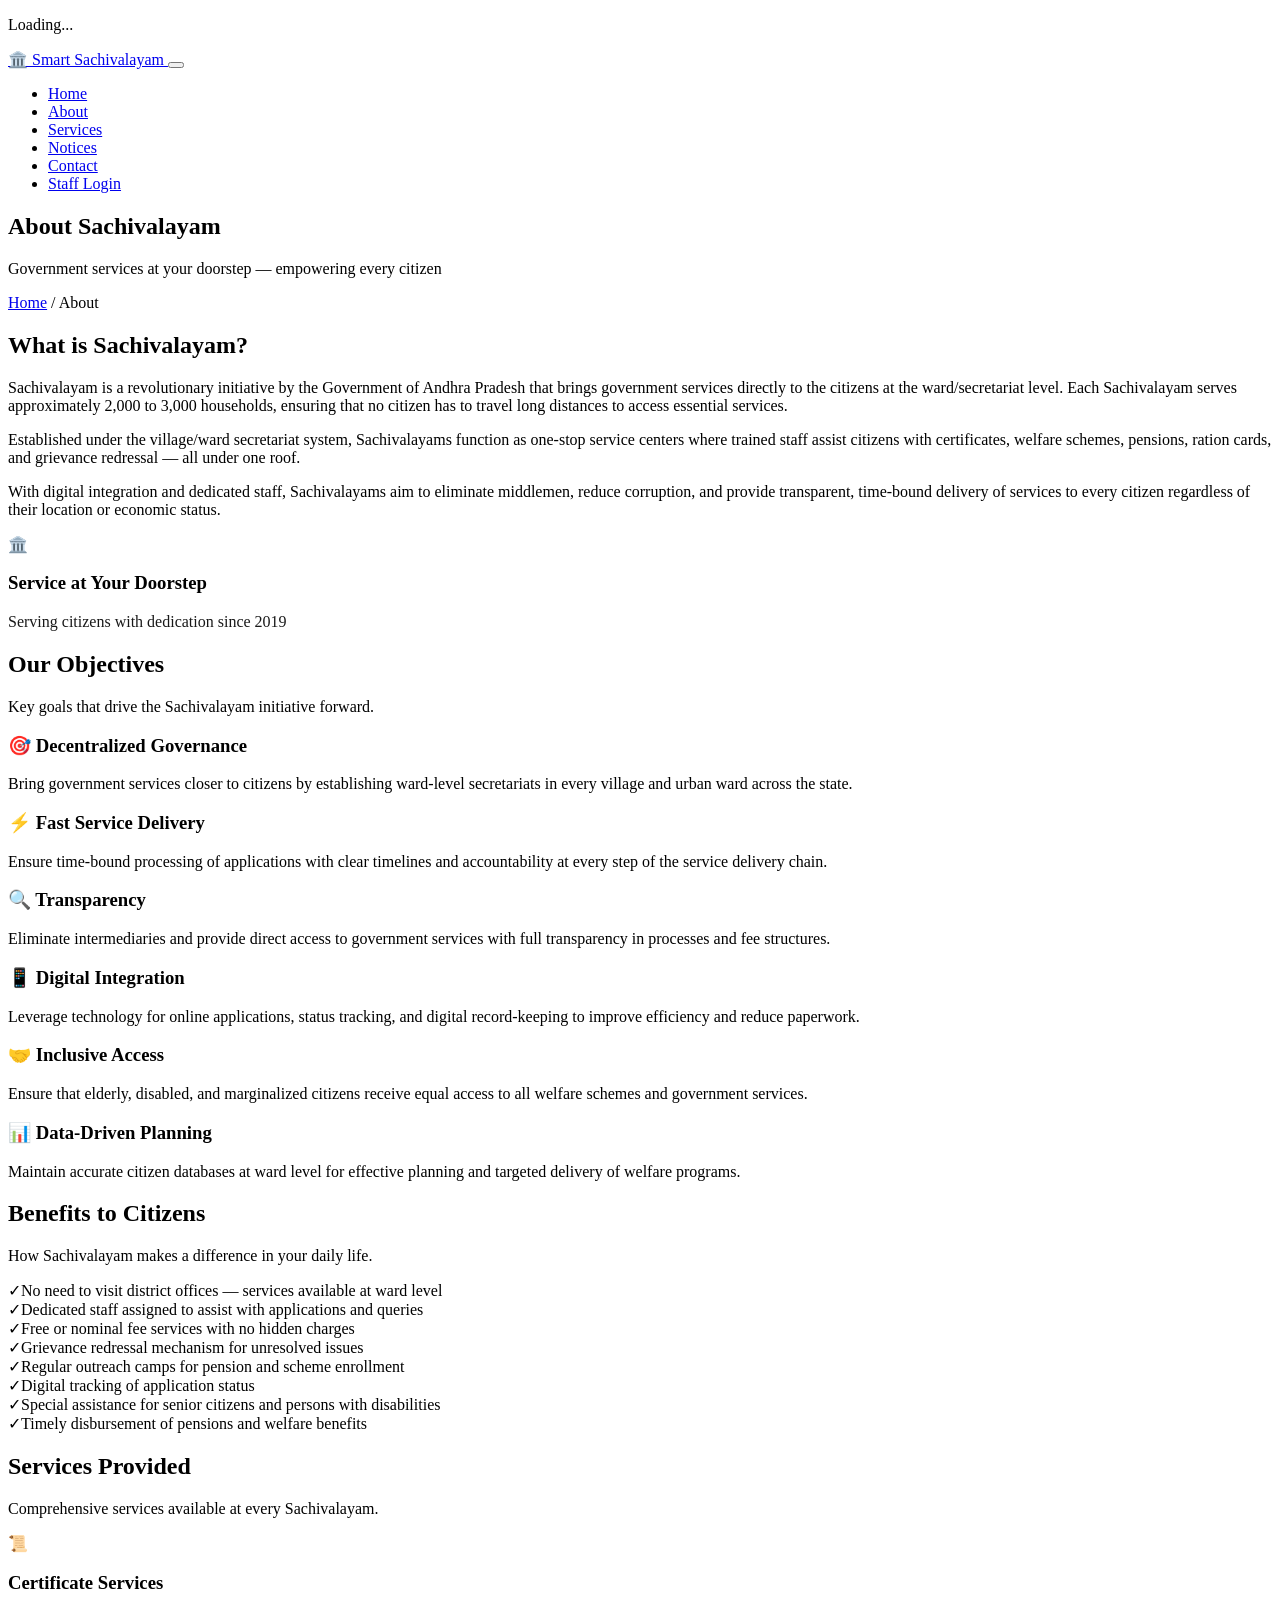
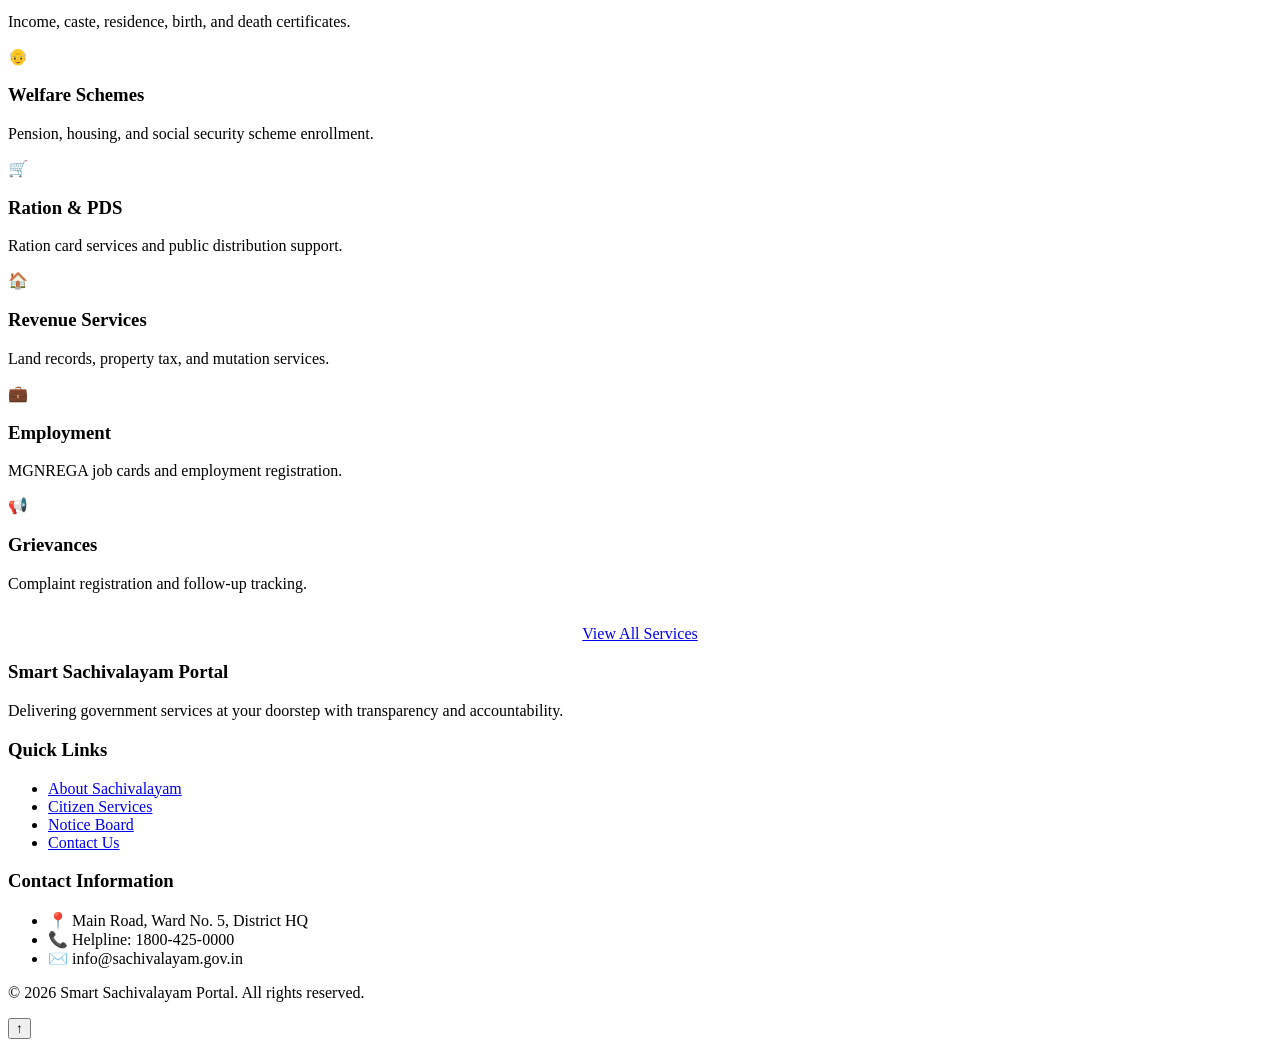
==== about.html @ 7b2295dd "Add files via upload" ====
<!DOCTYPE html>
<html lang="en">
<head>
  <meta charset="UTF-8">
  <meta name="viewport" content="width=device-width, initial-scale=1.0">
  <meta name="description" content="Learn about Sachivalayam - objectives, benefits, and services provided to citizens.">
  <title>About | Smart Sachivalayam Portal</title>
  <link rel="stylesheet" href="css/style.css">
</head>
<body>
  <div class="loading-overlay" id="loadingOverlay">
    <div class="loader"></div>
    <p class="loader-text">Loading...</p>
  </div>

  <header class="header">
    <nav class="nav-container">
      <a href="index.html" class="logo">
        <span class="logo-icon">🏛️</span>
        <span>Smart Sachivalayam</span>
      </a>
      <button class="menu-toggle" id="menuToggle" aria-label="Toggle menu">
        <span></span><span></span><span></span>
      </button>
      <ul class="nav-menu" id="navMenu">
        <li><a href="index.html" class="nav-link">Home</a></li>
        <li><a href="about.html" class="nav-link active">About</a></li>
        <li><a href="services.html" class="nav-link">Services</a></li>
        <li><a href="notices.html" class="nav-link">Notices</a></li>
        <li><a href="contact.html" class="nav-link">Contact</a></li>
        <li><a href="login.html" class="nav-link staff-link">Staff Login</a></li>
      </ul>
    </nav>
  </header>

  <main>
    <section class="page-banner">
      <div class="container">
        <h1>About Sachivalayam</h1>
        <p>Government services at your doorstep — empowering every citizen</p>
        <nav class="breadcrumb">
          <a href="index.html">Home</a> / <span>About</span>
        </nav>
      </div>
    </section>

    <section class="section">
      <div class="container">
        <div class="about-grid">
          <div class="about-content">
            <h2>What is Sachivalayam?</h2>
            <p>Sachivalayam is a revolutionary initiative by the Government of Andhra Pradesh that brings government services directly to the citizens at the ward/secretariat level. Each Sachivalayam serves approximately 2,000 to 3,000 households, ensuring that no citizen has to travel long distances to access essential services.</p>
            <p>Established under the village/ward secretariat system, Sachivalayams function as one-stop service centers where trained staff assist citizens with certificates, welfare schemes, pensions, ration cards, and grievance redressal — all under one roof.</p>
            <p>With digital integration and dedicated staff, Sachivalayams aim to eliminate middlemen, reduce corruption, and provide transparent, time-bound delivery of services to every citizen regardless of their location or economic status.</p>
          </div>
          <div class="about-image">
            <div class="big-icon">🏛️</div>
            <h3>Service at Your Doorstep</h3>
            <p style="opacity: 0.9; margin-top: 0.5rem;">Serving citizens with dedication since 2019</p>
          </div>
        </div>
      </div>
    </section>

    <section class="section" style="background: var(--bg-white);">
      <div class="container">
        <h2 class="section-title">Our Objectives</h2>
        <p class="section-subtitle">Key goals that drive the Sachivalayam initiative forward.</p>
        <div class="objectives-grid">
          <article class="objective-card">
            <h3>🎯 Decentralized Governance</h3>
            <p>Bring government services closer to citizens by establishing ward-level secretariats in every village and urban ward across the state.</p>
          </article>
          <article class="objective-card">
            <h3>⚡ Fast Service Delivery</h3>
            <p>Ensure time-bound processing of applications with clear timelines and accountability at every step of the service delivery chain.</p>
          </article>
          <article class="objective-card">
            <h3>🔍 Transparency</h3>
            <p>Eliminate intermediaries and provide direct access to government services with full transparency in processes and fee structures.</p>
          </article>
          <article class="objective-card">
            <h3>📱 Digital Integration</h3>
            <p>Leverage technology for online applications, status tracking, and digital record-keeping to improve efficiency and reduce paperwork.</p>
          </article>
          <article class="objective-card">
            <h3>🤝 Inclusive Access</h3>
            <p>Ensure that elderly, disabled, and marginalized citizens receive equal access to all welfare schemes and government services.</p>
          </article>
          <article class="objective-card">
            <h3>📊 Data-Driven Planning</h3>
            <p>Maintain accurate citizen databases at ward level for effective planning and targeted delivery of welfare programs.</p>
          </article>
        </div>
      </div>
    </section>

    <section class="section">
      <div class="container">
        <h2 class="section-title">Benefits to Citizens</h2>
        <p class="section-subtitle">How Sachivalayam makes a difference in your daily life.</p>
        <div class="benefits-list">
          <div class="benefit-item"><span class="check">✓</span><span>No need to visit district offices — services available at ward level</span></div>
          <div class="benefit-item"><span class="check">✓</span><span>Dedicated staff assigned to assist with applications and queries</span></div>
          <div class="benefit-item"><span class="check">✓</span><span>Free or nominal fee services with no hidden charges</span></div>
          <div class="benefit-item"><span class="check">✓</span><span>Grievance redressal mechanism for unresolved issues</span></div>
          <div class="benefit-item"><span class="check">✓</span><span>Regular outreach camps for pension and scheme enrollment</span></div>
          <div class="benefit-item"><span class="check">✓</span><span>Digital tracking of application status</span></div>
          <div class="benefit-item"><span class="check">✓</span><span>Special assistance for senior citizens and persons with disabilities</span></div>
          <div class="benefit-item"><span class="check">✓</span><span>Timely disbursement of pensions and welfare benefits</span></div>
        </div>
      </div>
    </section>

    <section class="section" style="background: var(--bg-white);">
      <div class="container">
        <h2 class="section-title">Services Provided</h2>
        <p class="section-subtitle">Comprehensive services available at every Sachivalayam.</p>
        <div class="services-grid">
          <article class="service-card">
            <div class="service-icon">📜</div>
            <h3>Certificate Services</h3>
            <p>Income, caste, residence, birth, and death certificates.</p>
          </article>
          <article class="service-card">
            <div class="service-icon">👴</div>
            <h3>Welfare Schemes</h3>
            <p>Pension, housing, and social security scheme enrollment.</p>
          </article>
          <article class="service-card">
            <div class="service-icon">🛒</div>
            <h3>Ration & PDS</h3>
            <p>Ration card services and public distribution support.</p>
          </article>
          <article class="service-card">
            <div class="service-icon">🏠</div>
            <h3>Revenue Services</h3>
            <p>Land records, property tax, and mutation services.</p>
          </article>
          <article class="service-card">
            <div class="service-icon">💼</div>
            <h3>Employment</h3>
            <p>MGNREGA job cards and employment registration.</p>
          </article>
          <article class="service-card">
            <div class="service-icon">📢</div>
            <h3>Grievances</h3>
            <p>Complaint registration and follow-up tracking.</p>
          </article>
        </div>
        <div style="text-align: center; margin-top: 2rem;">
          <a href="services.html" class="btn btn-primary">View All Services</a>
        </div>
      </div>
    </section>
  </main>

  <footer class="footer">
    <div class="container">
      <div class="footer-grid">
        <div>
          <h3>Smart Sachivalayam Portal</h3>
          <p>Delivering government services at your doorstep with transparency and accountability.</p>
        </div>
        <div>
          <h3>Quick Links</h3>
          <ul class="footer-links">
            <li><a href="about.html">About Sachivalayam</a></li>
            <li><a href="services.html">Citizen Services</a></li>
            <li><a href="notices.html">Notice Board</a></li>
            <li><a href="contact.html">Contact Us</a></li>
          </ul>
        </div>
        <div>
          <h3>Contact Information</h3>
          <ul class="footer-contact">
            <li>📍 Main Road, Ward No. 5, District HQ</li>
            <li>📞 Helpline: 1800-425-0000</li>
            <li>✉️ info@sachivalayam.gov.in</li>
          </ul>
        </div>
      </div>
      <div class="footer-bottom">
        <p>&copy; 2026 Smart Sachivalayam Portal. All rights reserved.</p>
      </div>
    </div>
  </footer>

  <button class="back-to-top" id="backToTop" aria-label="Back to top">↑</button>
  <script src="js/script.js"></script>
</body>
</html>
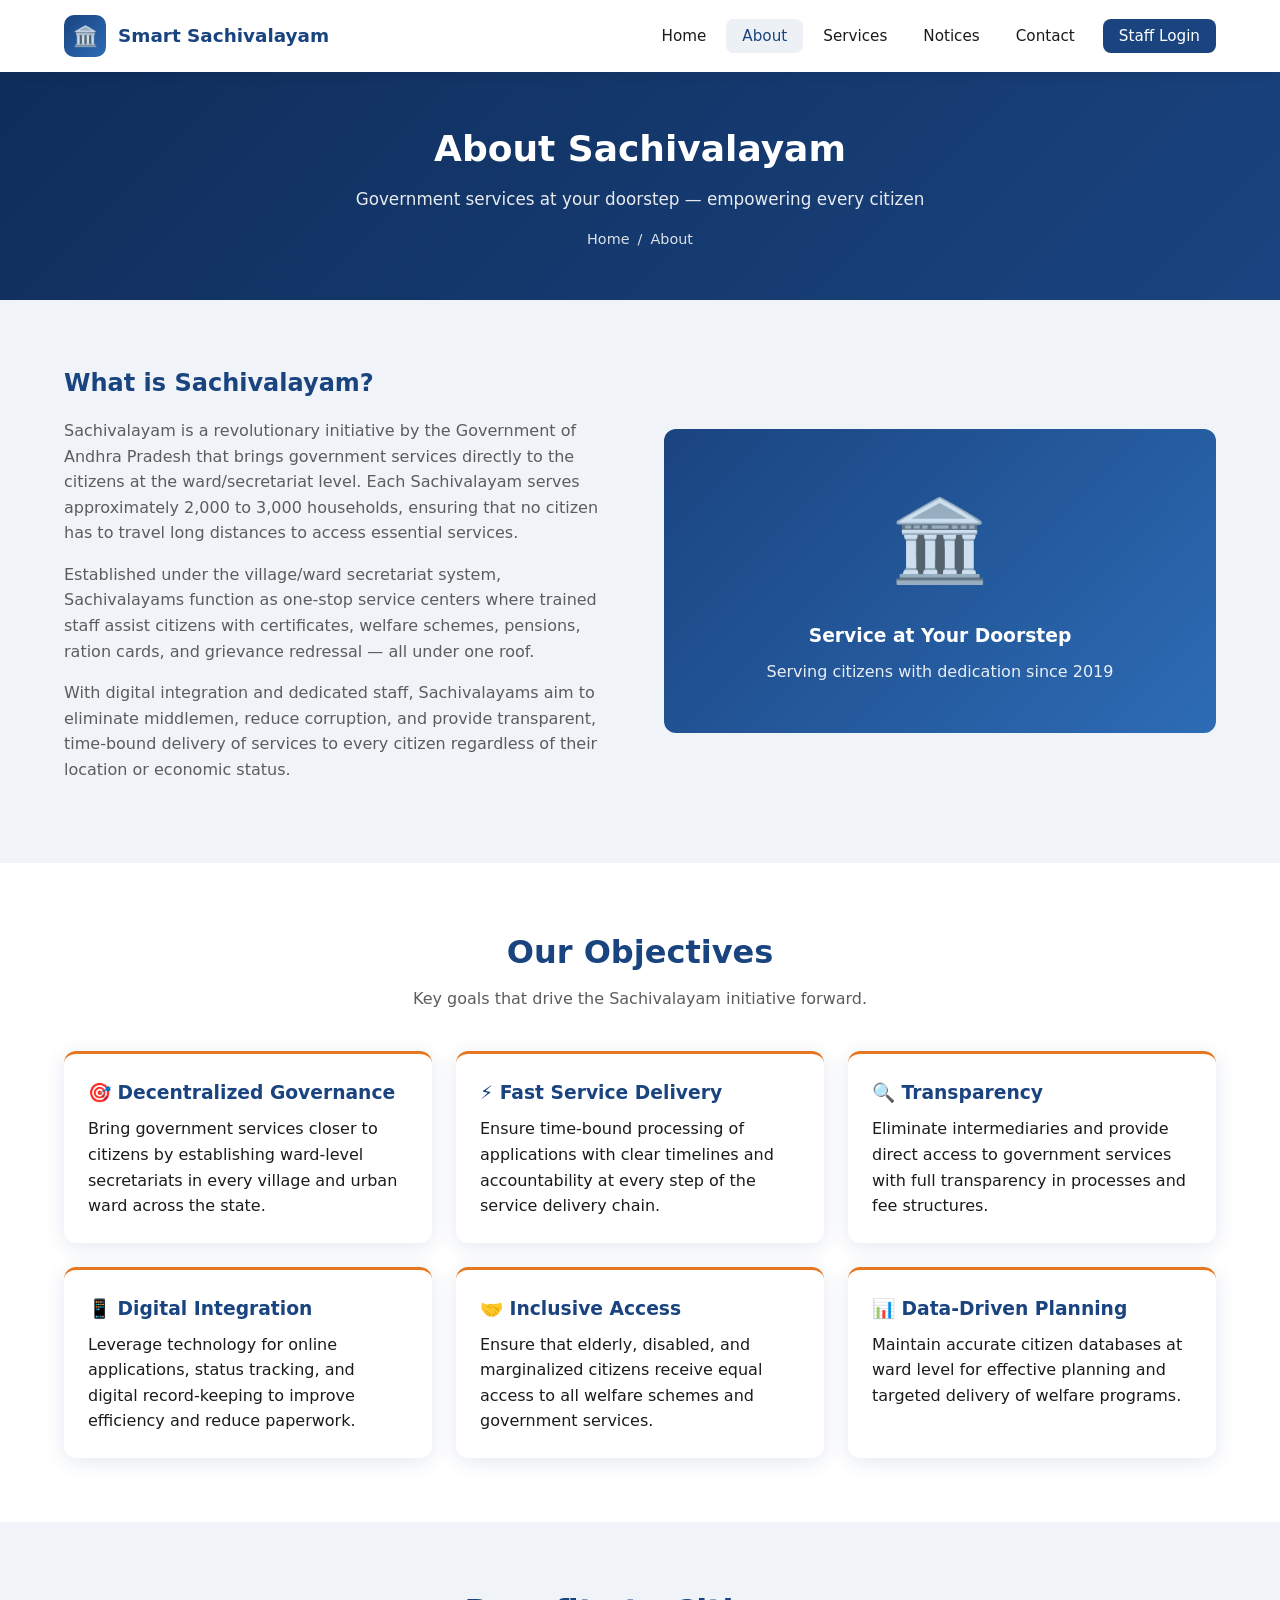
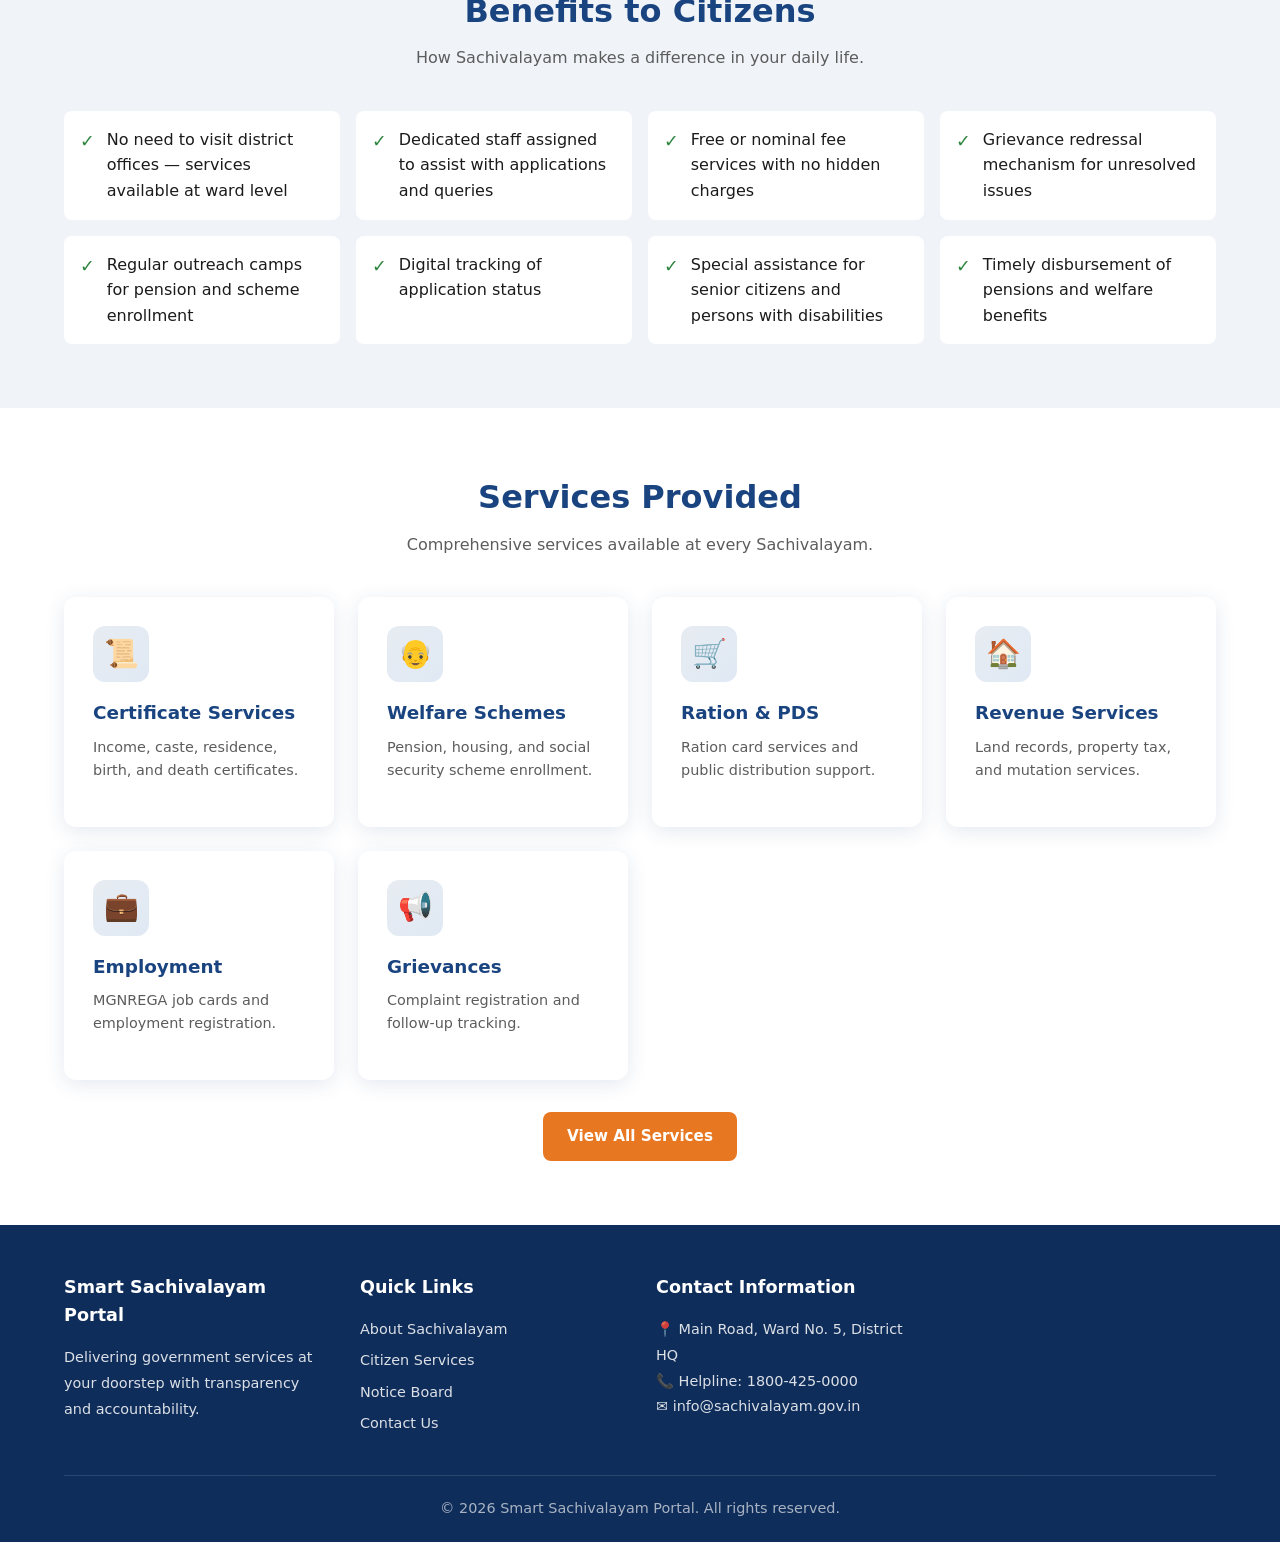
==== commit 42fc8b81: "Update about.html" ====
--- a/about.html
+++ b/about.html
@@ -5,7 +5,7 @@
   <meta name="viewport" content="width=device-width, initial-scale=1.0">
   <meta name="description" content="Learn about Sachivalayam - objectives, benefits, and services provided to citizens.">
   <title>About | Smart Sachivalayam Portal</title>
-  <link rel="stylesheet" href="css/style.css">
+  <link rel="stylesheet" href="style.css">
 </head>
 <body>
   <div class="loading-overlay" id="loadingOverlay">
@@ -187,6 +187,6 @@
   </footer>
 
   <button class="back-to-top" id="backToTop" aria-label="Back to top">↑</button>
-  <script src="js/script.js"></script>
+  <script src="script.js"></script>
 </body>
 </html>
--- a/style.css
+++ b/style.css
@@ -0,0 +1,1420 @@
+/* ============================================
+   Smart Sachivalayam Portal - Main Stylesheet
+   ============================================ */
+
+/* --- CSS Variables --- */
+:root {
+  --primary: #1a4480;
+  --primary-dark: #0f2d5a;
+  --primary-light: #2d6cb5;
+  --accent: #e87722;
+  --accent-hover: #c9620f;
+  --success: #2e8540;
+  --danger: #d83933;
+  --warning: #ffbe2e;
+  --bg-light: #f0f4f8;
+  --bg-white: #ffffff;
+  --text-dark: #1b1b1b;
+  --text-muted: #5c5c5c;
+  --border: #dfe1e2;
+  --shadow: 0 4px 20px rgba(26, 68, 128, 0.12);
+  --shadow-lg: 0 8px 40px rgba(26, 68, 128, 0.18);
+  --radius: 12px;
+  --radius-sm: 8px;
+  --transition: all 0.3s ease;
+  --font: 'Segoe UI', system-ui, -apple-system, sans-serif;
+  --header-height: 72px;
+}
+
+/* --- Reset & Base --- */
+*,
+*::before,
+*::after {
+  box-sizing: border-box;
+  margin: 0;
+  padding: 0;
+}
+
+html {
+  scroll-behavior: smooth;
+  font-size: 16px;
+}
+
+body {
+  font-family: var(--font);
+  color: var(--text-dark);
+  background-color: var(--bg-light);
+  line-height: 1.6;
+  overflow-x: hidden;
+}
+
+img {
+  max-width: 100%;
+  height: auto;
+  display: block;
+}
+
+a {
+  text-decoration: none;
+  color: inherit;
+  transition: var(--transition);
+}
+
+ul {
+  list-style: none;
+}
+
+/* --- Loading Overlay --- */
+.loading-overlay {
+  position: fixed;
+  inset: 0;
+  background: var(--bg-white);
+  display: flex;
+  flex-direction: column;
+  align-items: center;
+  justify-content: center;
+  z-index: 9999;
+  transition: opacity 0.5s ease, visibility 0.5s ease;
+}
+
+.loading-overlay.hidden {
+  opacity: 0;
+  visibility: hidden;
+  pointer-events: none;
+}
+
+.loader {
+  width: 56px;
+  height: 56px;
+  border: 4px solid var(--border);
+  border-top-color: var(--primary);
+  border-radius: 50%;
+  animation: spin 0.8s linear infinite;
+}
+
+.loader-text {
+  margin-top: 1rem;
+  color: var(--primary);
+  font-weight: 600;
+  font-size: 0.95rem;
+}
+
+@keyframes spin {
+  to { transform: rotate(360deg); }
+}
+
+/* --- Header & Navigation --- */
+.header {
+  position: fixed;
+  top: 0;
+  left: 0;
+  right: 0;
+  height: var(--header-height);
+  background: var(--bg-white);
+  box-shadow: 0 2px 12px rgba(0, 0, 0, 0.08);
+  z-index: 1000;
+  transition: var(--transition);
+}
+
+.header.scrolled {
+  box-shadow: var(--shadow);
+}
+
+.nav-container {
+  max-width: 1200px;
+  margin: 0 auto;
+  padding: 0 1.5rem;
+  height: 100%;
+  display: flex;
+  align-items: center;
+  justify-content: space-between;
+}
+
+.logo {
+  display: flex;
+  align-items: center;
+  gap: 0.75rem;
+  font-weight: 700;
+  font-size: 1.15rem;
+  color: var(--primary);
+}
+
+.logo-icon {
+  width: 42px;
+  height: 42px;
+  background: linear-gradient(135deg, var(--primary), var(--primary-light));
+  border-radius: 10px;
+  display: flex;
+  align-items: center;
+  justify-content: center;
+  color: white;
+  font-size: 1.25rem;
+}
+
+.nav-menu {
+  display: flex;
+  align-items: center;
+  gap: 0.25rem;
+}
+
+.nav-link {
+  padding: 0.5rem 1rem;
+  border-radius: var(--radius-sm);
+  font-weight: 500;
+  font-size: 0.95rem;
+  color: var(--text-dark);
+}
+
+.nav-link:hover,
+.nav-link.active {
+  background: rgba(26, 68, 128, 0.08);
+  color: var(--primary);
+}
+
+.nav-link.staff-link {
+  background: var(--primary);
+  color: white;
+  margin-left: 0.5rem;
+}
+
+.nav-link.staff-link:hover {
+  background: var(--primary-dark);
+}
+
+/* Mobile menu toggle */
+.menu-toggle {
+  display: none;
+  flex-direction: column;
+  gap: 5px;
+  background: none;
+  border: none;
+  cursor: pointer;
+  padding: 0.5rem;
+}
+
+.menu-toggle span {
+  display: block;
+  width: 26px;
+  height: 3px;
+  background: var(--primary);
+  border-radius: 2px;
+  transition: var(--transition);
+}
+
+.menu-toggle.active span:nth-child(1) {
+  transform: rotate(45deg) translate(6px, 6px);
+}
+
+.menu-toggle.active span:nth-child(2) {
+  opacity: 0;
+}
+
+.menu-toggle.active span:nth-child(3) {
+  transform: rotate(-45deg) translate(6px, -6px);
+}
+
+/* --- Main Content --- */
+main {
+  padding-top: var(--header-height);
+  min-height: calc(100vh - 200px);
+}
+
+.container {
+  max-width: 1200px;
+  margin: 0 auto;
+  padding: 0 1.5rem;
+}
+
+.section {
+  padding: 4rem 0;
+}
+
+.section-title {
+  font-size: 2rem;
+  color: var(--primary);
+  margin-bottom: 0.5rem;
+  text-align: center;
+}
+
+.section-subtitle {
+  text-align: center;
+  color: var(--text-muted);
+  margin-bottom: 2.5rem;
+  max-width: 600px;
+  margin-left: auto;
+  margin-right: auto;
+}
+
+/* --- Hero Section --- */
+.hero {
+  background: linear-gradient(135deg, var(--primary-dark) 0%, var(--primary) 50%, var(--primary-light) 100%);
+  color: white;
+  padding: 5rem 0 6rem;
+  position: relative;
+  overflow: hidden;
+}
+
+.hero::before {
+  content: '';
+  position: absolute;
+  inset: 0;
+  background: url("data:image/svg+xml,%3Csvg width='60' height='60' viewBox='0 0 60 60' xmlns='http://www.w3.org/2000/svg'%3E%3Cg fill='none' fill-rule='evenodd'%3E%3Cg fill='%23ffffff' fill-opacity='0.05'%3E%3Cpath d='M36 34v-4h-2v4h-4v2h4v4h2v-4h4v-2h-4zm0-30V0h-2v4h-4v2h4v4h2V6h4V4h-4zM6 34v-4H4v4H0v2h4v4h2v-4h4v-2H6zM6 4V0H4v4H0v2h4v4h2V6h4V4H6z'/%3E%3C/g%3E%3C/g%3E%3C/svg%3E");
+  opacity: 0.5;
+}
+
+.hero-content {
+  position: relative;
+  z-index: 1;
+  max-width: 1200px;
+  margin: 0 auto;
+  padding: 0 1.5rem;
+  display: grid;
+  grid-template-columns: 1fr 1fr;
+  gap: 3rem;
+  align-items: center;
+}
+
+.hero-text h1 {
+  font-size: 2.75rem;
+  line-height: 1.2;
+  margin-bottom: 1rem;
+}
+
+.hero-text p {
+  font-size: 1.15rem;
+  opacity: 0.92;
+  margin-bottom: 2rem;
+  line-height: 1.7;
+}
+
+.hero-buttons {
+  display: flex;
+  gap: 1rem;
+  flex-wrap: wrap;
+}
+
+.hero-visual {
+  display: flex;
+  justify-content: center;
+}
+
+.hero-card {
+  background: rgba(255, 255, 255, 0.12);
+  backdrop-filter: blur(10px);
+  border: 1px solid rgba(255, 255, 255, 0.2);
+  border-radius: var(--radius);
+  padding: 2rem;
+  width: 100%;
+  max-width: 380px;
+}
+
+.hero-stat {
+  display: flex;
+  align-items: center;
+  gap: 1rem;
+  padding: 1rem 0;
+  border-bottom: 1px solid rgba(255, 255, 255, 0.15);
+}
+
+.hero-stat:last-child {
+  border-bottom: none;
+}
+
+.hero-stat-icon {
+  width: 48px;
+  height: 48px;
+  background: rgba(255, 255, 255, 0.2);
+  border-radius: 10px;
+  display: flex;
+  align-items: center;
+  justify-content: center;
+  font-size: 1.5rem;
+}
+
+.hero-stat strong {
+  display: block;
+  font-size: 1.25rem;
+}
+
+.hero-stat span {
+  font-size: 0.875rem;
+  opacity: 0.85;
+}
+
+/* --- Buttons --- */
+.btn {
+  display: inline-flex;
+  align-items: center;
+  justify-content: center;
+  gap: 0.5rem;
+  padding: 0.75rem 1.5rem;
+  border-radius: var(--radius-sm);
+  font-weight: 600;
+  font-size: 0.95rem;
+  border: none;
+  cursor: pointer;
+  transition: var(--transition);
+  font-family: inherit;
+}
+
+.btn-primary {
+  background: var(--accent);
+  color: white;
+}
+
+.btn-primary:hover {
+  background: var(--accent-hover);
+  transform: translateY(-2px);
+  box-shadow: 0 4px 15px rgba(232, 119, 34, 0.4);
+}
+
+.btn-secondary {
+  background: transparent;
+  color: white;
+  border: 2px solid rgba(255, 255, 255, 0.6);
+}
+
+.btn-secondary:hover {
+  background: rgba(255, 255, 255, 0.15);
+  border-color: white;
+}
+
+.btn-outline {
+  background: transparent;
+  color: var(--primary);
+  border: 2px solid var(--primary);
+}
+
+.btn-outline:hover {
+  background: var(--primary);
+  color: white;
+}
+
+.btn-danger {
+  background: var(--danger);
+  color: white;
+}
+
+.btn-danger:hover {
+  background: #b52d28;
+}
+
+.btn-sm {
+  padding: 0.4rem 0.85rem;
+  font-size: 0.85rem;
+}
+
+/* --- Service Cards --- */
+.services-grid {
+  display: grid;
+  grid-template-columns: repeat(auto-fill, minmax(260px, 1fr));
+  gap: 1.5rem;
+}
+
+.service-card {
+  background: var(--bg-white);
+  border-radius: var(--radius);
+  padding: 1.75rem;
+  box-shadow: var(--shadow);
+  transition: var(--transition);
+  border: 1px solid transparent;
+}
+
+.service-card:hover {
+  transform: translateY(-6px);
+  box-shadow: var(--shadow-lg);
+  border-color: var(--primary-light);
+}
+
+.service-icon {
+  width: 56px;
+  height: 56px;
+  background: linear-gradient(135deg, rgba(26, 68, 128, 0.1), rgba(45, 108, 181, 0.15));
+  border-radius: 12px;
+  display: flex;
+  align-items: center;
+  justify-content: center;
+  font-size: 1.75rem;
+  margin-bottom: 1rem;
+}
+
+.service-card h3 {
+  font-size: 1.15rem;
+  color: var(--primary);
+  margin-bottom: 0.5rem;
+}
+
+.service-card p {
+  color: var(--text-muted);
+  font-size: 0.9rem;
+  margin-bottom: 1rem;
+}
+
+.service-card .card-link {
+  color: var(--accent);
+  font-weight: 600;
+  font-size: 0.9rem;
+}
+
+.service-card .card-link:hover {
+  color: var(--accent-hover);
+}
+
+/* --- Announcements --- */
+.announcements-section {
+  background: var(--bg-white);
+}
+
+.announcement-list {
+  display: flex;
+  flex-direction: column;
+  gap: 1rem;
+}
+
+.announcement-item {
+  display: flex;
+  align-items: flex-start;
+  gap: 1.25rem;
+  padding: 1.25rem 1.5rem;
+  background: var(--bg-light);
+  border-radius: var(--radius);
+  border-left: 4px solid var(--accent);
+  transition: var(--transition);
+}
+
+.announcement-item:hover {
+  box-shadow: var(--shadow);
+}
+
+.announcement-date {
+  flex-shrink: 0;
+  text-align: center;
+  background: var(--primary);
+  color: white;
+  padding: 0.5rem 0.75rem;
+  border-radius: var(--radius-sm);
+  min-width: 70px;
+}
+
+.announcement-date .day {
+  display: block;
+  font-size: 1.5rem;
+  font-weight: 700;
+  line-height: 1;
+}
+
+.announcement-date .month {
+  font-size: 0.75rem;
+  text-transform: uppercase;
+}
+
+.announcement-content h4 {
+  color: var(--primary);
+  margin-bottom: 0.35rem;
+}
+
+.announcement-content p {
+  color: var(--text-muted);
+  font-size: 0.9rem;
+}
+
+/* --- Page Banner --- */
+.page-banner {
+  background: linear-gradient(135deg, var(--primary-dark), var(--primary));
+  color: white;
+  padding: 3rem 0;
+  text-align: center;
+}
+
+.page-banner h1 {
+  font-size: 2.25rem;
+  margin-bottom: 0.5rem;
+}
+
+.page-banner p {
+  opacity: 0.9;
+  font-size: 1.05rem;
+}
+
+.breadcrumb {
+  display: flex;
+  justify-content: center;
+  gap: 0.5rem;
+  margin-top: 1rem;
+  font-size: 0.9rem;
+  opacity: 0.85;
+}
+
+.breadcrumb a:hover {
+  text-decoration: underline;
+}
+
+/* --- About Page --- */
+.about-grid {
+  display: grid;
+  grid-template-columns: 1fr 1fr;
+  gap: 3rem;
+  align-items: center;
+}
+
+.about-image {
+  background: linear-gradient(135deg, var(--primary), var(--primary-light));
+  border-radius: var(--radius);
+  padding: 3rem;
+  color: white;
+  text-align: center;
+}
+
+.about-image .big-icon {
+  font-size: 5rem;
+  margin-bottom: 1rem;
+}
+
+.about-content h2 {
+  color: var(--primary);
+  margin-bottom: 1rem;
+}
+
+.about-content p {
+  color: var(--text-muted);
+  margin-bottom: 1rem;
+}
+
+.objectives-grid {
+  display: grid;
+  grid-template-columns: repeat(auto-fill, minmax(280px, 1fr));
+  gap: 1.5rem;
+  margin-top: 2rem;
+}
+
+.objective-card {
+  background: var(--bg-white);
+  padding: 1.5rem;
+  border-radius: var(--radius);
+  box-shadow: var(--shadow);
+  border-top: 3px solid var(--accent);
+}
+
+.objective-card h3 {
+  color: var(--primary);
+  margin-bottom: 0.5rem;
+  display: flex;
+  align-items: center;
+  gap: 0.5rem;
+}
+
+.benefits-list {
+  display: grid;
+  grid-template-columns: repeat(auto-fill, minmax(250px, 1fr));
+  gap: 1rem;
+}
+
+.benefit-item {
+  display: flex;
+  align-items: flex-start;
+  gap: 0.75rem;
+  padding: 1rem;
+  background: var(--bg-white);
+  border-radius: var(--radius-sm);
+}
+
+.benefit-item .check {
+  color: var(--success);
+  font-weight: bold;
+  font-size: 1.1rem;
+}
+
+/* --- Services Page --- */
+.service-detail {
+  background: var(--bg-white);
+  border-radius: var(--radius);
+  padding: 2rem;
+  margin-bottom: 1.5rem;
+  box-shadow: var(--shadow);
+}
+
+.service-detail-header {
+  display: flex;
+  align-items: center;
+  gap: 1rem;
+  margin-bottom: 1rem;
+  padding-bottom: 1rem;
+  border-bottom: 1px solid var(--border);
+}
+
+.service-detail-header .icon {
+  font-size: 2rem;
+}
+
+.service-detail-header h3 {
+  color: var(--primary);
+  font-size: 1.35rem;
+}
+
+.service-detail ul {
+  list-style: disc;
+  padding-left: 1.5rem;
+  color: var(--text-muted);
+}
+
+.service-detail ul li {
+  margin-bottom: 0.35rem;
+}
+
+.forms-grid {
+  display: grid;
+  grid-template-columns: repeat(auto-fill, minmax(280px, 1fr));
+  gap: 1rem;
+}
+
+.form-download-card {
+  display: flex;
+  align-items: center;
+  justify-content: space-between;
+  padding: 1.25rem;
+  background: var(--bg-light);
+  border-radius: var(--radius-sm);
+  border: 1px solid var(--border);
+  transition: var(--transition);
+}
+
+.form-download-card:hover {
+  border-color: var(--primary);
+  background: white;
+}
+
+.form-download-card .form-info h4 {
+  color: var(--primary);
+  font-size: 0.95rem;
+}
+
+.form-download-card .form-info span {
+  font-size: 0.8rem;
+  color: var(--text-muted);
+}
+
+/* --- Notice Board --- */
+.notice-search {
+  max-width: 500px;
+  margin: 0 auto 2rem;
+  position: relative;
+}
+
+.notice-search input {
+  width: 100%;
+  padding: 0.85rem 1rem 0.85rem 2.75rem;
+  border: 2px solid var(--border);
+  border-radius: var(--radius);
+  font-size: 1rem;
+  font-family: inherit;
+  transition: var(--transition);
+}
+
+.notice-search input:focus {
+  outline: none;
+  border-color: var(--primary);
+  box-shadow: 0 0 0 3px rgba(26, 68, 128, 0.15);
+}
+
+.notice-search .search-icon {
+  position: absolute;
+  left: 1rem;
+  top: 50%;
+  transform: translateY(-50%);
+  color: var(--text-muted);
+}
+
+.notice-card {
+  background: var(--bg-white);
+  border-radius: var(--radius);
+  padding: 1.5rem;
+  margin-bottom: 1rem;
+  box-shadow: var(--shadow);
+  border-left: 4px solid var(--primary);
+  transition: var(--transition);
+  animation: fadeInUp 0.4s ease;
+}
+
+.notice-card:hover {
+  box-shadow: var(--shadow-lg);
+}
+
+.notice-card-header {
+  display: flex;
+  justify-content: space-between;
+  align-items: flex-start;
+  gap: 1rem;
+  margin-bottom: 0.75rem;
+  flex-wrap: wrap;
+}
+
+.notice-card h3 {
+  color: var(--primary);
+  font-size: 1.15rem;
+}
+
+.notice-badge {
+  background: rgba(26, 68, 128, 0.1);
+  color: var(--primary);
+  padding: 0.25rem 0.75rem;
+  border-radius: 20px;
+  font-size: 0.8rem;
+  font-weight: 600;
+  white-space: nowrap;
+}
+
+.notice-card p {
+  color: var(--text-muted);
+  font-size: 0.95rem;
+}
+
+.no-results {
+  text-align: center;
+  padding: 3rem;
+  color: var(--text-muted);
+}
+
+.no-results .icon {
+  font-size: 3rem;
+  margin-bottom: 1rem;
+  opacity: 0.5;
+}
+
+@keyframes fadeInUp {
+  from {
+    opacity: 0;
+    transform: translateY(15px);
+  }
+  to {
+    opacity: 1;
+    transform: translateY(0);
+  }
+}
+
+/* --- Login Page --- */
+.login-page {
+  min-height: 100vh;
+  display: flex;
+  align-items: center;
+  justify-content: center;
+  background: linear-gradient(135deg, var(--primary-dark), var(--primary-light));
+  padding: 2rem 1rem;
+}
+
+.login-container {
+  background: var(--bg-white);
+  border-radius: var(--radius);
+  box-shadow: var(--shadow-lg);
+  width: 100%;
+  max-width: 420px;
+  overflow: hidden;
+}
+
+.login-header {
+  background: var(--primary);
+  color: white;
+  padding: 2rem;
+  text-align: center;
+}
+
+.login-header .logo-icon {
+  margin: 0 auto 1rem;
+  width: 56px;
+  height: 56px;
+  font-size: 1.5rem;
+}
+
+.login-header h1 {
+  font-size: 1.5rem;
+  margin-bottom: 0.25rem;
+}
+
+.login-header p {
+  opacity: 0.85;
+  font-size: 0.9rem;
+}
+
+.login-form {
+  padding: 2rem;
+}
+
+.form-group {
+  margin-bottom: 1.25rem;
+}
+
+.form-group label {
+  display: block;
+  font-weight: 600;
+  margin-bottom: 0.4rem;
+  font-size: 0.9rem;
+  color: var(--text-dark);
+}
+
+.form-group input,
+.form-group textarea,
+.form-group select {
+  width: 100%;
+  padding: 0.75rem 1rem;
+  border: 2px solid var(--border);
+  border-radius: var(--radius-sm);
+  font-size: 1rem;
+  font-family: inherit;
+  transition: var(--transition);
+}
+
+.form-group input:focus,
+.form-group textarea:focus,
+.form-group select:focus {
+  outline: none;
+  border-color: var(--primary);
+  box-shadow: 0 0 0 3px rgba(26, 68, 128, 0.12);
+}
+
+.form-group input.error,
+.form-group textarea.error {
+  border-color: var(--danger);
+}
+
+.error-message {
+  color: var(--danger);
+  font-size: 0.8rem;
+  margin-top: 0.35rem;
+  display: none;
+}
+
+.error-message.show {
+  display: block;
+}
+
+.login-form .btn {
+  width: 100%;
+  padding: 0.9rem;
+  margin-top: 0.5rem;
+}
+
+.login-footer {
+  text-align: center;
+  padding: 0 2rem 2rem;
+}
+
+.login-footer a {
+  color: var(--primary);
+  font-weight: 600;
+}
+
+.login-footer a:hover {
+  text-decoration: underline;
+}
+
+.demo-credentials {
+  background: var(--bg-light);
+  padding: 0.75rem 1rem;
+  border-radius: var(--radius-sm);
+  font-size: 0.8rem;
+  color: var(--text-muted);
+  margin-bottom: 1rem;
+  text-align: center;
+}
+
+/* --- Dashboard --- */
+.dashboard-layout {
+  display: grid;
+  grid-template-columns: 260px 1fr;
+  min-height: calc(100vh - var(--header-height));
+}
+
+.dashboard-sidebar {
+  background: var(--primary-dark);
+  color: white;
+  padding: 1.5rem 0;
+}
+
+.sidebar-header {
+  padding: 0 1.5rem 1.5rem;
+  border-bottom: 1px solid rgba(255, 255, 255, 0.15);
+  margin-bottom: 1rem;
+}
+
+.sidebar-header h2 {
+  font-size: 1.1rem;
+}
+
+.sidebar-header p {
+  font-size: 0.8rem;
+  opacity: 0.7;
+  margin-top: 0.25rem;
+}
+
+.sidebar-nav a {
+  display: flex;
+  align-items: center;
+  gap: 0.75rem;
+  padding: 0.85rem 1.5rem;
+  color: rgba(255, 255, 255, 0.85);
+  font-weight: 500;
+  transition: var(--transition);
+}
+
+.sidebar-nav a:hover,
+.sidebar-nav a.active {
+  background: rgba(255, 255, 255, 0.1);
+  color: white;
+}
+
+.sidebar-nav .logout-btn {
+  margin-top: 2rem;
+  color: #ffaaaa;
+  cursor: pointer;
+  border: none;
+  background: none;
+  width: 100%;
+  text-align: left;
+  font-family: inherit;
+  font-size: inherit;
+  font-weight: 500;
+  display: flex;
+  align-items: center;
+  gap: 0.75rem;
+  padding: 0.85rem 1.5rem;
+}
+
+.dashboard-main {
+  padding: 2rem;
+  background: var(--bg-light);
+}
+
+.dashboard-header {
+  display: flex;
+  justify-content: space-between;
+  align-items: center;
+  margin-bottom: 2rem;
+  flex-wrap: wrap;
+  gap: 1rem;
+}
+
+.dashboard-header h1 {
+  color: var(--primary);
+  font-size: 1.75rem;
+}
+
+.stats-grid {
+  display: grid;
+  grid-template-columns: repeat(auto-fill, minmax(200px, 1fr));
+  gap: 1.25rem;
+  margin-bottom: 2rem;
+}
+
+.stat-card {
+  background: var(--bg-white);
+  padding: 1.5rem;
+  border-radius: var(--radius);
+  box-shadow: var(--shadow);
+}
+
+.stat-card .stat-value {
+  font-size: 2rem;
+  font-weight: 700;
+  color: var(--primary);
+}
+
+.stat-card .stat-label {
+  color: var(--text-muted);
+  font-size: 0.9rem;
+}
+
+.dashboard-panel {
+  background: var(--bg-white);
+  border-radius: var(--radius);
+  padding: 1.75rem;
+  box-shadow: var(--shadow);
+  margin-bottom: 1.5rem;
+}
+
+.dashboard-panel h2 {
+  color: var(--primary);
+  font-size: 1.25rem;
+  margin-bottom: 1.25rem;
+  padding-bottom: 0.75rem;
+  border-bottom: 1px solid var(--border);
+}
+
+.notice-form-grid {
+  display: grid;
+  gap: 1rem;
+}
+
+.notice-table {
+  width: 100%;
+  border-collapse: collapse;
+}
+
+.notice-table th,
+.notice-table td {
+  padding: 0.85rem 1rem;
+  text-align: left;
+  border-bottom: 1px solid var(--border);
+}
+
+.notice-table th {
+  background: var(--bg-light);
+  color: var(--primary);
+  font-weight: 600;
+  font-size: 0.9rem;
+}
+
+.notice-table tr:hover {
+  background: rgba(26, 68, 128, 0.03);
+}
+
+.table-actions {
+  display: flex;
+  gap: 0.5rem;
+}
+
+.dashboard-section {
+  display: none;
+}
+
+.dashboard-section.active {
+  display: block;
+  animation: fadeInUp 0.3s ease;
+}
+
+/* --- Contact Page --- */
+.contact-grid {
+  display: grid;
+  grid-template-columns: 1fr 1fr;
+  gap: 2rem;
+}
+
+.contact-info-card {
+  background: var(--bg-white);
+  padding: 2rem;
+  border-radius: var(--radius);
+  box-shadow: var(--shadow);
+}
+
+.contact-info-item {
+  display: flex;
+  align-items: flex-start;
+  gap: 1rem;
+  margin-bottom: 1.5rem;
+}
+
+.contact-info-item .icon {
+  width: 48px;
+  height: 48px;
+  background: rgba(26, 68, 128, 0.1);
+  border-radius: 10px;
+  display: flex;
+  align-items: center;
+  justify-content: center;
+  font-size: 1.25rem;
+  flex-shrink: 0;
+}
+
+.contact-info-item h4 {
+  color: var(--primary);
+  margin-bottom: 0.25rem;
+}
+
+.contact-info-item p {
+  color: var(--text-muted);
+  font-size: 0.95rem;
+}
+
+.contact-form-card {
+  background: var(--bg-white);
+  padding: 2rem;
+  border-radius: var(--radius);
+  box-shadow: var(--shadow);
+}
+
+.map-placeholder {
+  margin-top: 2rem;
+  background: var(--bg-light);
+  border: 2px dashed var(--border);
+  border-radius: var(--radius);
+  height: 300px;
+  display: flex;
+  flex-direction: column;
+  align-items: center;
+  justify-content: center;
+  color: var(--text-muted);
+}
+
+.map-placeholder .map-icon {
+  font-size: 3rem;
+  margin-bottom: 0.5rem;
+  opacity: 0.5;
+}
+
+.success-message {
+  background: rgba(46, 133, 64, 0.1);
+  color: var(--success);
+  padding: 1rem;
+  border-radius: var(--radius-sm);
+  margin-bottom: 1rem;
+  display: none;
+}
+
+.success-message.show {
+  display: block;
+}
+
+/* --- Footer --- */
+.footer {
+  background: var(--primary-dark);
+  color: rgba(255, 255, 255, 0.85);
+  padding: 3rem 0 0;
+}
+
+.footer-grid {
+  display: grid;
+  grid-template-columns: repeat(auto-fill, minmax(240px, 1fr));
+  gap: 2rem;
+  margin-bottom: 2rem;
+}
+
+.footer h3 {
+  color: white;
+  font-size: 1.1rem;
+  margin-bottom: 1rem;
+}
+
+.footer p,
+.footer li {
+  font-size: 0.9rem;
+  line-height: 1.8;
+}
+
+.footer-links li {
+  margin-bottom: 0.35rem;
+}
+
+.footer-links a:hover {
+  color: var(--accent);
+}
+
+.footer-contact li {
+  display: flex;
+  align-items: center;
+  gap: 0.5rem;
+}
+
+.footer-bottom {
+  border-top: 1px solid rgba(255, 255, 255, 0.15);
+  padding: 1.25rem 0;
+  text-align: center;
+  font-size: 0.85rem;
+  opacity: 0.75;
+}
+
+/* --- Back to Top --- */
+.back-to-top {
+  position: fixed;
+  bottom: 2rem;
+  right: 2rem;
+  width: 48px;
+  height: 48px;
+  background: var(--primary);
+  color: white;
+  border: none;
+  border-radius: 50%;
+  cursor: pointer;
+  font-size: 1.25rem;
+  box-shadow: var(--shadow);
+  opacity: 0;
+  visibility: hidden;
+  transition: var(--transition);
+  z-index: 999;
+}
+
+.back-to-top.visible {
+  opacity: 1;
+  visibility: visible;
+}
+
+.back-to-top:hover {
+  background: var(--primary-dark);
+  transform: translateY(-4px);
+}
+
+/* --- Modal --- */
+.modal-overlay {
+  position: fixed;
+  inset: 0;
+  background: rgba(0, 0, 0, 0.5);
+  display: flex;
+  align-items: center;
+  justify-content: center;
+  z-index: 2000;
+  opacity: 0;
+  visibility: hidden;
+  transition: var(--transition);
+  padding: 1rem;
+}
+
+.modal-overlay.active {
+  opacity: 1;
+  visibility: visible;
+}
+
+.modal {
+  background: var(--bg-white);
+  border-radius: var(--radius);
+  width: 100%;
+  max-width: 500px;
+  max-height: 90vh;
+  overflow-y: auto;
+  transform: scale(0.9);
+  transition: var(--transition);
+}
+
+.modal-overlay.active .modal {
+  transform: scale(1);
+}
+
+.modal-header {
+  display: flex;
+  justify-content: space-between;
+  align-items: center;
+  padding: 1.25rem 1.5rem;
+  border-bottom: 1px solid var(--border);
+}
+
+.modal-header h3 {
+  color: var(--primary);
+}
+
+.modal-close {
+  background: none;
+  border: none;
+  font-size: 1.5rem;
+  cursor: pointer;
+  color: var(--text-muted);
+  line-height: 1;
+}
+
+.modal-body {
+  padding: 1.5rem;
+}
+
+.modal-footer {
+  padding: 1rem 1.5rem;
+  border-top: 1px solid var(--border);
+  display: flex;
+  justify-content: flex-end;
+  gap: 0.75rem;
+}
+
+/* --- Responsive --- */
+@media (max-width: 992px) {
+  .hero-content {
+    grid-template-columns: 1fr;
+    text-align: center;
+  }
+
+  .hero-buttons {
+    justify-content: center;
+  }
+
+  .hero-visual {
+    order: -1;
+  }
+
+  .about-grid,
+  .contact-grid {
+    grid-template-columns: 1fr;
+  }
+
+  .dashboard-layout {
+    grid-template-columns: 1fr;
+  }
+
+  .dashboard-sidebar {
+    display: none;
+  }
+
+  .mobile-dash-nav {
+    display: flex !important;
+  }
+}
+
+@media (max-width: 768px) {
+  .menu-toggle {
+    display: flex;
+  }
+
+  .nav-menu {
+    position: fixed;
+    top: var(--header-height);
+    left: 0;
+    right: 0;
+    background: var(--bg-white);
+    flex-direction: column;
+    padding: 1rem;
+    box-shadow: var(--shadow);
+    transform: translateY(-120%);
+    opacity: 0;
+    visibility: hidden;
+    transition: var(--transition);
+  }
+
+  .nav-menu.active {
+    transform: translateY(0);
+    opacity: 1;
+    visibility: visible;
+  }
+
+  .nav-link {
+    width: 100%;
+    text-align: center;
+    padding: 0.85rem;
+  }
+
+  .nav-link.staff-link {
+    margin-left: 0;
+  }
+
+  .hero-text h1 {
+    font-size: 2rem;
+  }
+
+  .section-title {
+    font-size: 1.65rem;
+  }
+
+  .notice-table {
+    display: block;
+    overflow-x: auto;
+  }
+
+  .dashboard-header {
+    flex-direction: column;
+    align-items: flex-start;
+  }
+}
+
+.mobile-dash-nav {
+  display: none;
+  gap: 0.5rem;
+  flex-wrap: wrap;
+  margin-bottom: 1.5rem;
+}
+
+.mobile-dash-nav button {
+  padding: 0.5rem 1rem;
+  border: 1px solid var(--border);
+  background: white;
+  border-radius: var(--radius-sm);
+  cursor: pointer;
+  font-family: inherit;
+  font-size: 0.85rem;
+}
+
+.mobile-dash-nav button.active {
+  background: var(--primary);
+  color: white;
+  border-color: var(--primary);
+}
